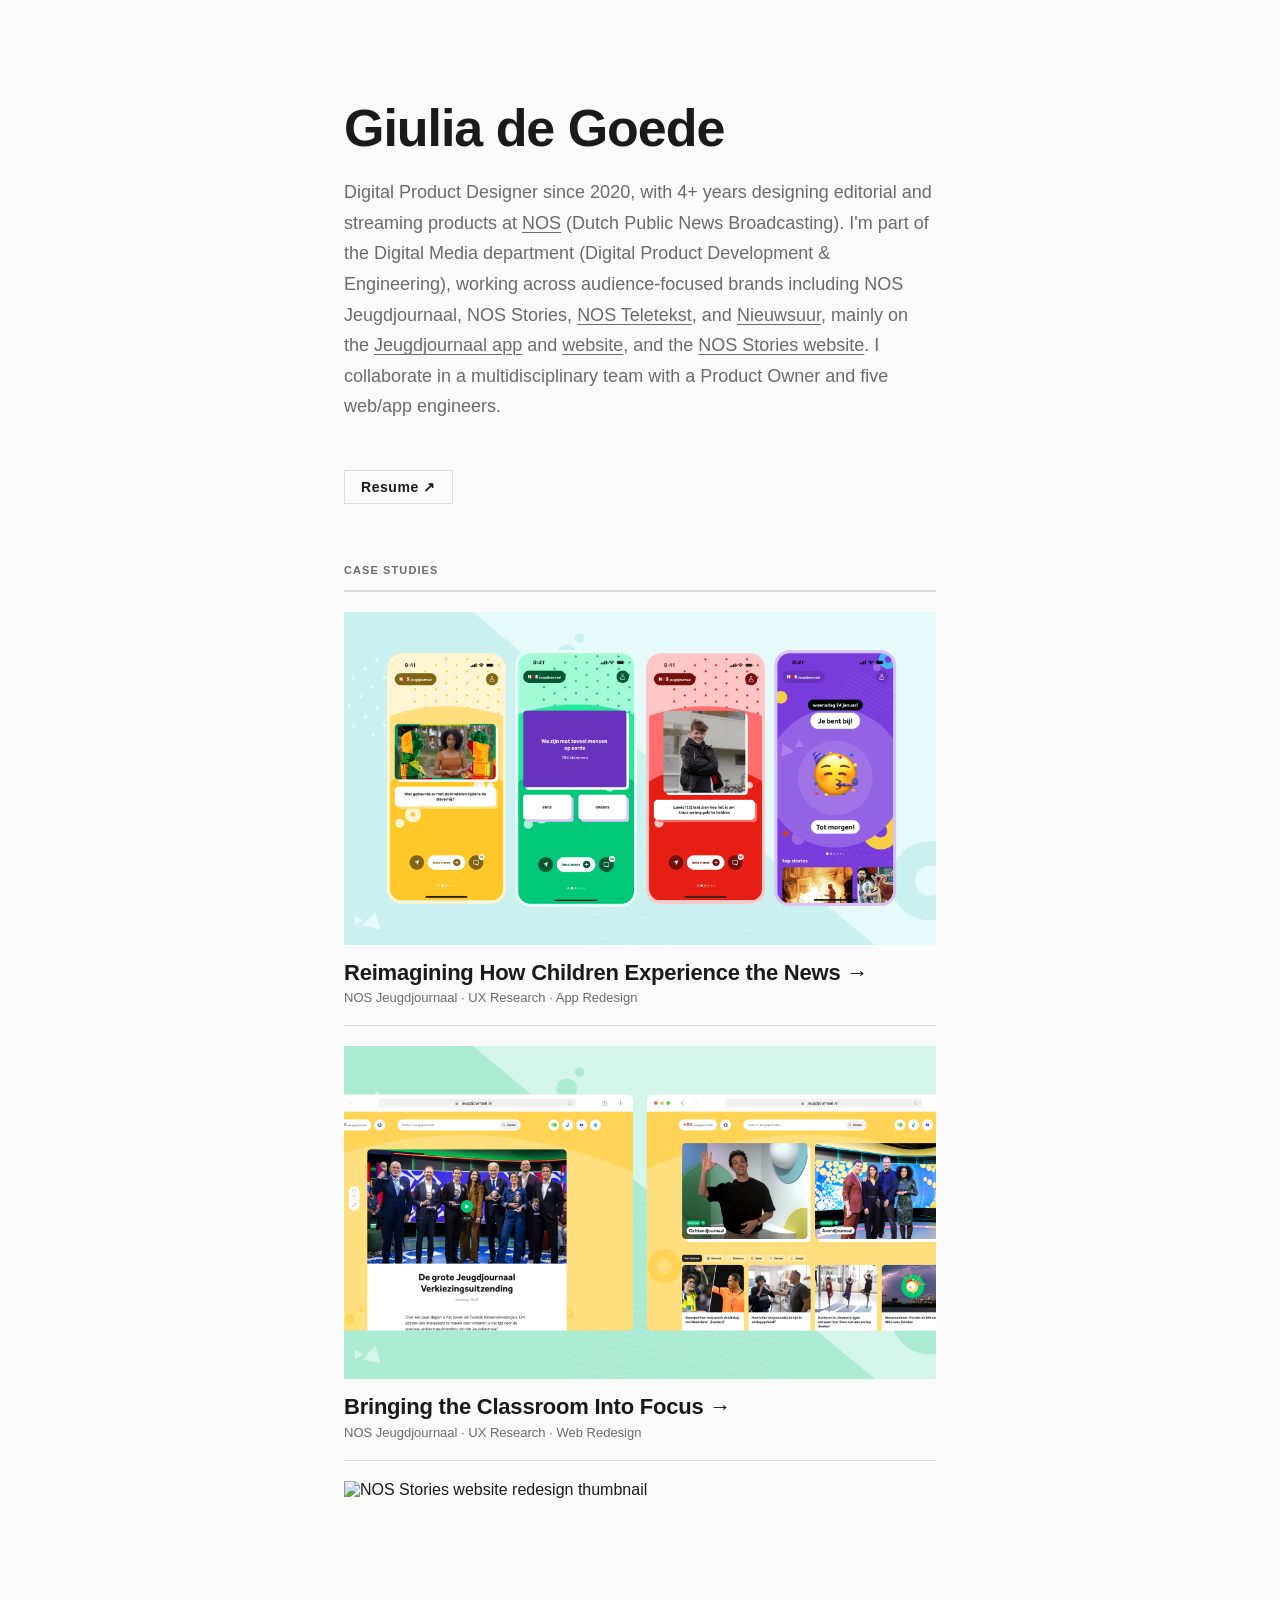
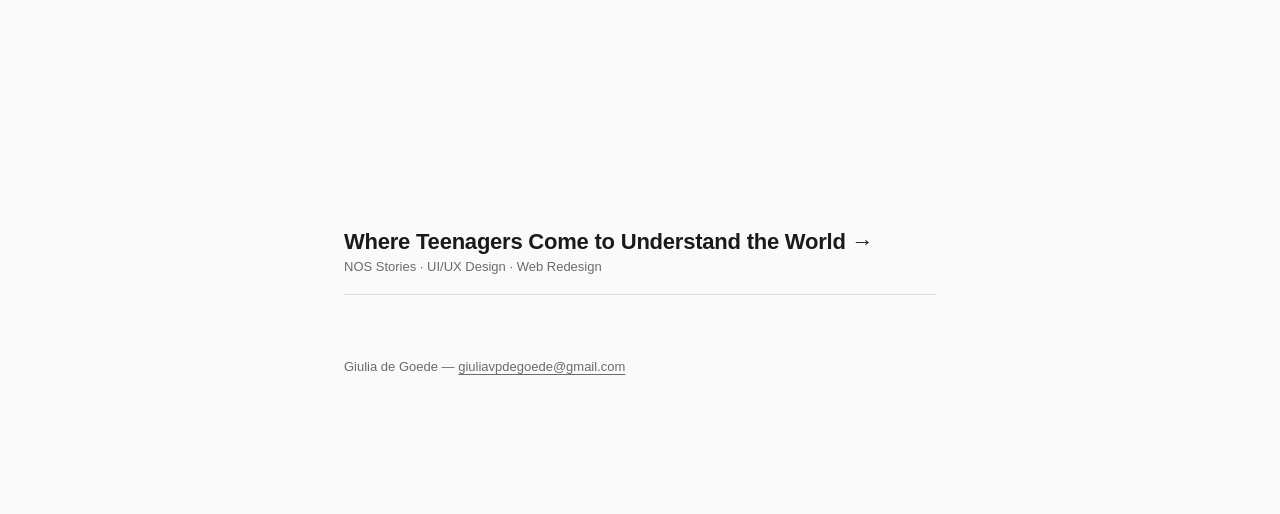
==== index.html @ 901a00d2 "Add thumbnails, 0px border radius, updated subtitles, avatar position fix Co-Authored-By: Claude Son" ====
<!DOCTYPE html>
<html lang="en">
<head>
  <meta charset="UTF-8" />
  <meta name="viewport" content="width=device-width, initial-scale=1.0" />
  <title>Giulia de Goede</title>
  <style>
    *, *::before, *::after { box-sizing: border-box; margin: 0; padding: 0; }

    :root {
      --bg: #FAFAFA;
      --text: #1a1a1a;
      --muted: #6b6b6b;
      --rule: rgba(0,0,0,0.12);
      --accent: #1a1a1a;
    }

    body {
      font-family: 'SF Pro Display', -apple-system, BlinkMacSystemFont, 'Helvetica Neue', sans-serif;
      background: var(--bg);
      color: var(--text);
      -webkit-font-smoothing: antialiased;
    }

    .page {
      max-width: 640px;
      margin: 0 auto;
      padding: clamp(60px, 10vw, 100px) 24px clamp(80px, 12vw, 140px);
    }

    /* ── Header ─────────────────────────────────────── */
    .header {
      margin-bottom: 48px;
    }

    .header h1 {
      font-size: clamp(30px, 5.5vw, 52px);
      font-weight: 700;
      line-height: 1.1;
      letter-spacing: -0.02em;
      margin-bottom: 20px;
      cursor: default;
    }

    .avatar-hover {
      position: fixed;
      width: 180px;
      border-radius: 0;
      box-shadow: 0 8px 32px rgba(0,0,0,0.18);
      pointer-events: none;
      opacity: 0;
      transition: opacity 0.2s ease;
      z-index: 100;
    }

    .avatar-hover.visible {
      opacity: 1;
    }

    .header p {
      font-size: clamp(15px, 2.2vw, 18px);
      font-weight: 400;
      line-height: 1.7;
      color: var(--muted);
    }

    .header a {
      color: inherit;
      text-decoration: underline;
      text-underline-offset: 3px;
      text-decoration-thickness: 1px;
      transition: color 0.15s ease;
    }

    .header a:hover { color: var(--link-color, var(--muted)); }

    /* ── Resume link ─────────────────────────────────── */
    .resume-link {
      display: inline-flex;
      align-items: center;
      gap: 6px;
      font-size: 14px;
      font-weight: 600;
      letter-spacing: 0.04em;
      color: var(--text);
      text-decoration: none;
      border: 1.5px solid var(--rule);
      border-radius: 0;
      padding: 8px 16px;
      margin-bottom: 56px;
      transition: border-color 0.15s ease, background 0.15s ease;
    }

    .resume-link:hover {
      border-color: var(--text);
      background: rgba(0,0,0,0.04);
    }

    /* ── Case studies ────────────────────────────────── */
    .case-studies-header {
      margin-bottom: 0;
      padding-bottom: 12px;
      border-bottom: 1px solid var(--rule);
    }

    .case-studies-label {
      font-size: 11px;
      font-weight: 700;
      letter-spacing: 0.1em;
      text-transform: uppercase;
      color: var(--muted);
    }

    .case-studies {
      display: flex;
      flex-direction: column;
    }

    .case-study-item {
      display: block;
      padding: 20px 0;
      border-bottom: 1px solid var(--rule);
      text-decoration: none;
      color: var(--text);
      transition: padding-left 0.2s ease;
    }

    .case-study-item:first-child { border-top: 1px solid var(--rule); }

    .case-study-item:hover { padding-left: 6px; }

    .case-study-thumbnail {
      width: 100%;
      aspect-ratio: 16 / 9;
      object-fit: cover;
      border-radius: 0;
      display: block;
      margin-bottom: 14px;
    }

    .case-study-title {
      font-size: clamp(17px, 2.8vw, 22px);
      font-weight: 700;
      line-height: 1.25;
      letter-spacing: -0.01em;
      margin-bottom: 4px;
    }

    .case-study-meta {
      font-size: 13px;
      color: var(--muted);
      font-weight: 400;
    }

    .case-study-item.coming-soon {
      opacity: 0.25;
      pointer-events: none;
    }

    /* ── Footer ──────────────────────────────────────── */
    .footer {
      margin-top: 64px;
      font-size: 13px;
      color: var(--muted);
    }

    .footer a {
      color: inherit;
      text-underline-offset: 3px;
    }
  </style>
</head>
<body>
  <main class="page">

    <div class="header">
      <h1 id="name-heading">Giulia de Goede</h1>
      <p>Digital Product Designer since 2020, with 4+ years designing editorial and streaming products at <a href="https://nos.nl" style="--link-color:#e61e14;" target="_blank" rel="noopener">NOS</a> (Dutch Public News Broadcasting). I'm part of the Digital Media department (Digital Product Development &amp; Engineering), working across audience-focused brands including NOS Jeugdjournaal, NOS Stories, <a href="https://apps.apple.com/nl/app/nos-teletekst/id289246732" style="--link-color:#0000fd;" target="_blank" rel="noopener">NOS Teletekst</a>, and <a href="https://nos.nl/nieuwsuur" style="--link-color:#016bff;" target="_blank" rel="noopener">Nieuwsuur</a>, mainly on the <a href="https://apps.apple.com/nl/app/nos-jeugdjournaal/id319038532" style="--link-color:#009e5f;" target="_blank" rel="noopener">Jeugdjournaal app</a> and <a href="https://jeugdjournaal.nl" style="--link-color:#009e5f;" target="_blank" rel="noopener">website</a>, and the <a href="https://stories.nos.nl/" style="--link-color:#6b21e4;" target="_blank" rel="noopener">NOS Stories website</a>. I collaborate in a multidisciplinary team with a Product Owner and five web/app engineers.</p>
    </div>

    <a class="resume-link" href="Giulia_resume.pdf" target="_blank" rel="noopener">
      Resume ↗
    </a>

    <div class="case-studies-header">
      <span class="case-studies-label">Case Studies</span>
    </div>

    <div class="case-studies">
      <a class="case-study-item" href="jeugdjournaal-app.html">
        <img class="case-study-thumbnail" src="images/thumbnail_jjapp.png" alt="Jeugdjournaal app redesign thumbnail" />
        <div class="case-study-title">Reimagining How Children Experience the News →</div>
        <div class="case-study-meta">NOS Jeugdjournaal · UX Research · App Redesign</div>
      </a>
      <a class="case-study-item" href="jeugdjournaal.html">
        <img class="case-study-thumbnail" src="images/thumbnail_jjweb.png" alt="Jeugdjournaal website redesign thumbnail" />
        <div class="case-study-title">Bringing the Classroom Into Focus →</div>
        <div class="case-study-meta">NOS Jeugdjournaal · UX Research · Web Redesign</div>
      </a>
      <a class="case-study-item" href="stories.html">
        <img class="case-study-thumbnail" src="images/thumbnail_stweb.png" alt="NOS Stories website redesign thumbnail" />
        <div class="case-study-title">Where Teenagers Come to Understand the World →</div>
        <div class="case-study-meta">NOS Stories · UI/UX Design · Web Redesign</div>
      </a>
    </div>

    <footer class="footer">
      <p>Giulia de Goede &mdash; <a href="mailto:giuliavpdegoede@gmail.com">giuliavpdegoede@gmail.com</a></p>
    </footer>

  </main>
  <img class="avatar-hover" id="avatar" src="[data-uri]" alt="" />
  <script>
    const heading = document.getElementById('name-heading');
    const avatar = document.getElementById('avatar');
    heading.addEventListener('mouseenter', (e) => {
      avatar.style.left = (e.clientX - 180) + 'px';
      avatar.style.top = (e.clientY + 16) + 'px';
      avatar.classList.add('visible');
    });

    heading.addEventListener('mousemove', (e) => {
      avatar.style.left = (e.clientX - 180) + 'px';
      avatar.style.top = (e.clientY + 16) + 'px';
    });

    heading.addEventListener('mouseleave', () => {
      avatar.classList.remove('visible');
    });
  </script>
</body>
</html>
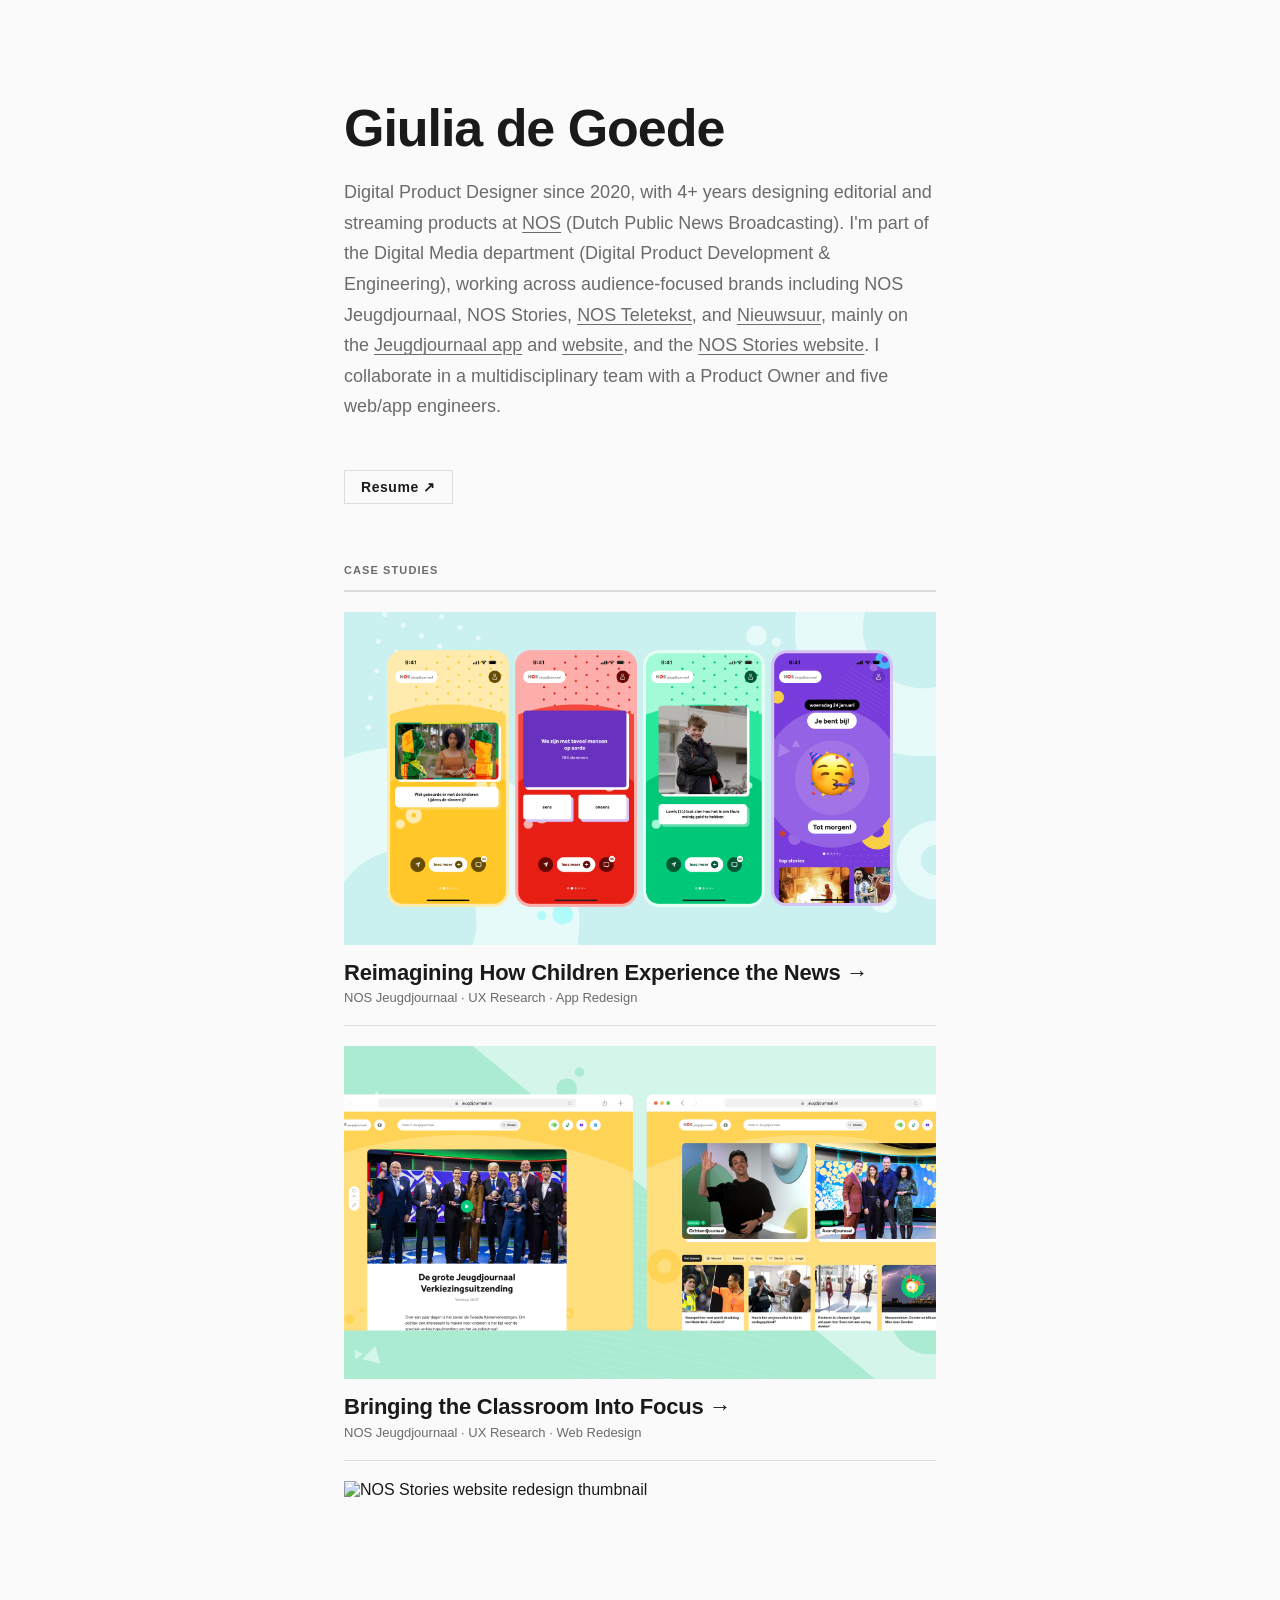
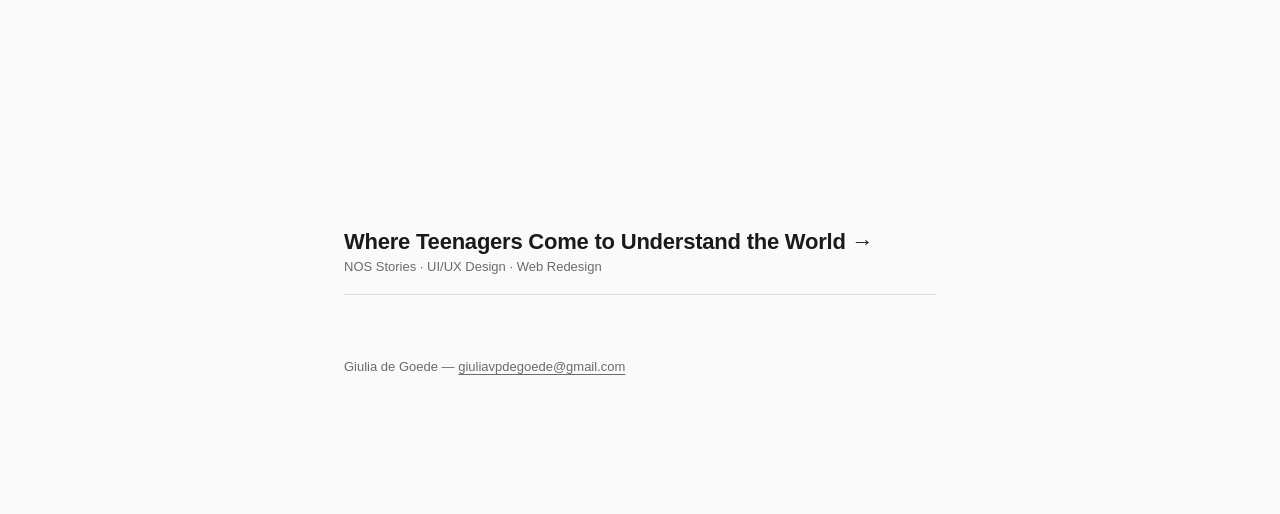
==== commit 43fa5638: "Replace app thumbnail with thumbnail_jjapp_3 Co-Authored-By: Claude Sonnet 4.6 <noreply@anthropic.co" ====
--- a/index.html
+++ b/index.html
@@ -13,6 +13,16 @@
       --muted: #6b6b6b;
       --rule: rgba(0,0,0,0.12);
       --accent: #1a1a1a;
+    }
+
+    @media (prefers-color-scheme: dark) {
+      :root {
+        --bg: #111111;
+        --text: #f0f0f0;
+        --muted: #888888;
+        --rule: rgba(255,255,255,0.12);
+        --accent: #f0f0f0;
+      }
     }
 
     body {
@@ -188,7 +198,7 @@
 
     <div class="case-studies">
       <a class="case-study-item" href="jeugdjournaal-app.html">
-        <img class="case-study-thumbnail" src="images/thumbnail_jjapp.png" alt="Jeugdjournaal app redesign thumbnail" />
+        <img class="case-study-thumbnail" src="images/thumbnail_jjapp_3.png" alt="Jeugdjournaal app redesign thumbnail" />
         <div class="case-study-title">Reimagining How Children Experience the News →</div>
         <div class="case-study-meta">NOS Jeugdjournaal · UX Research · App Redesign</div>
       </a>
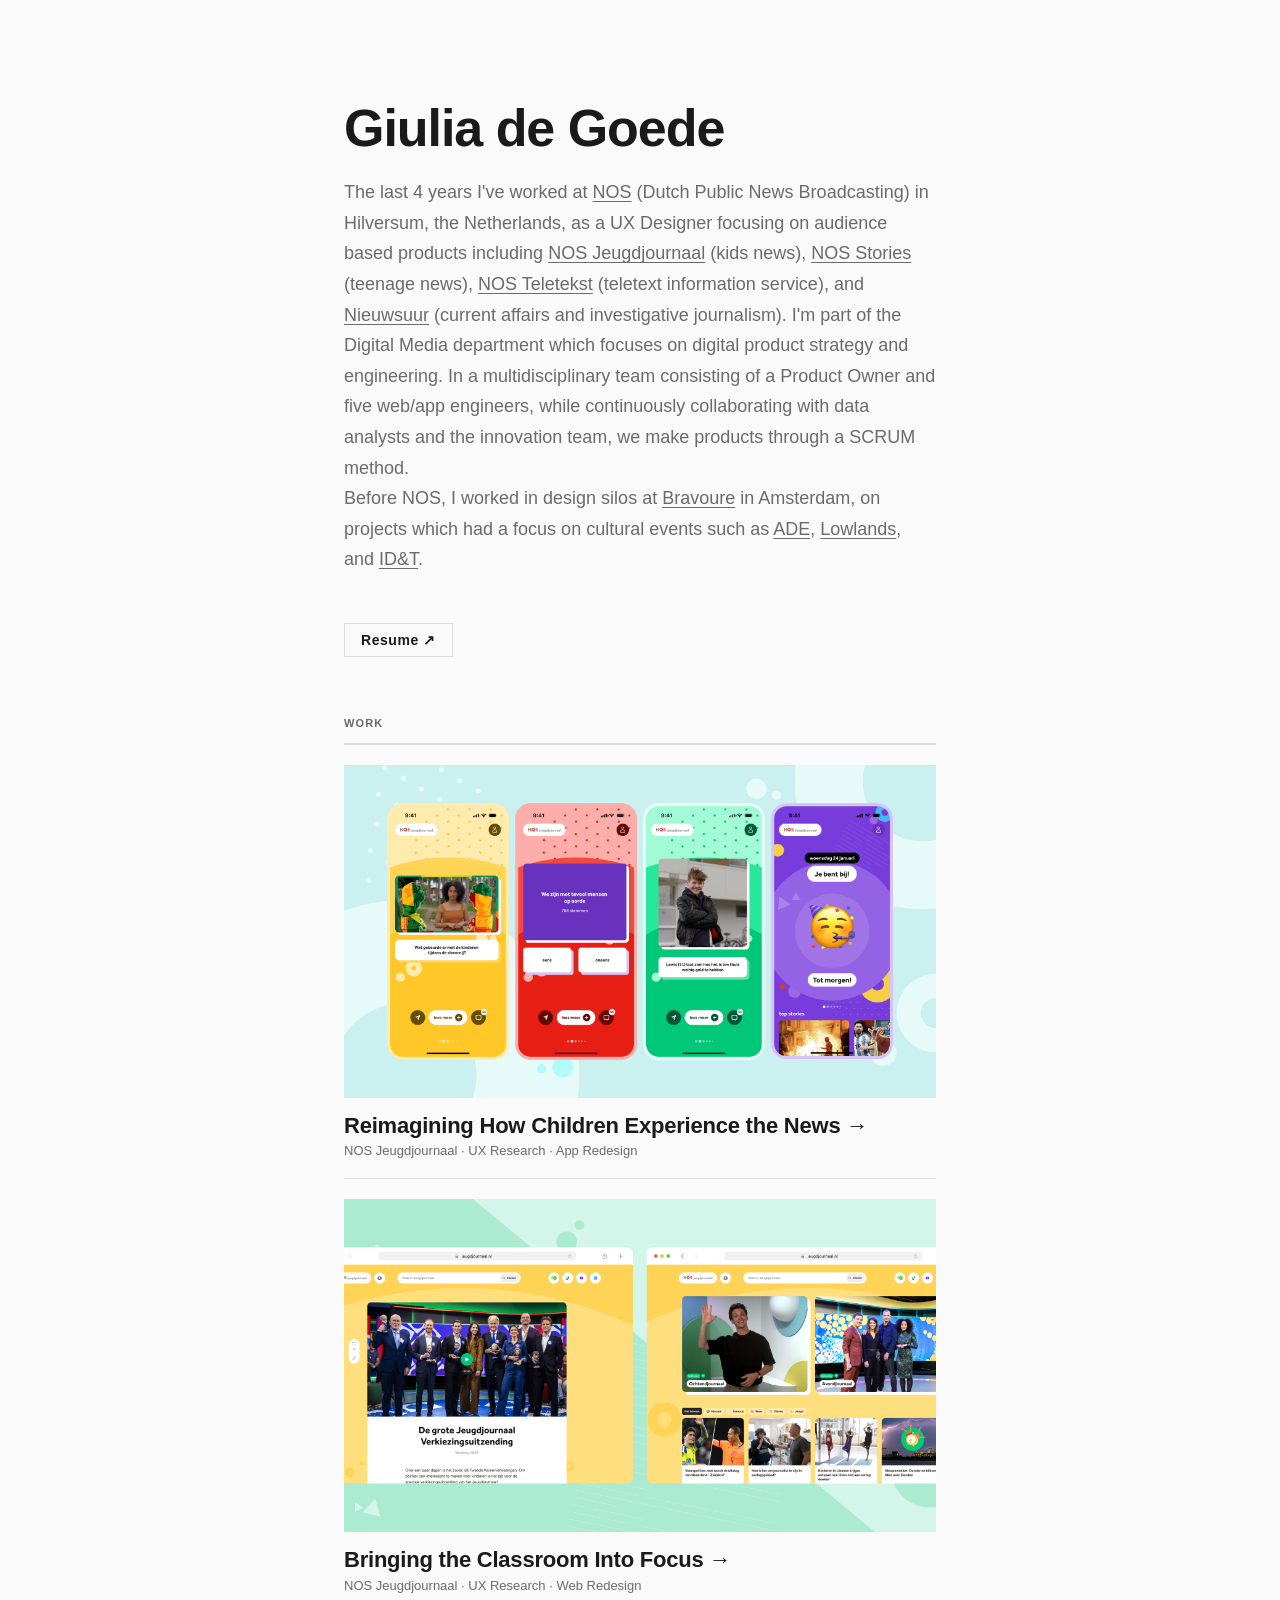
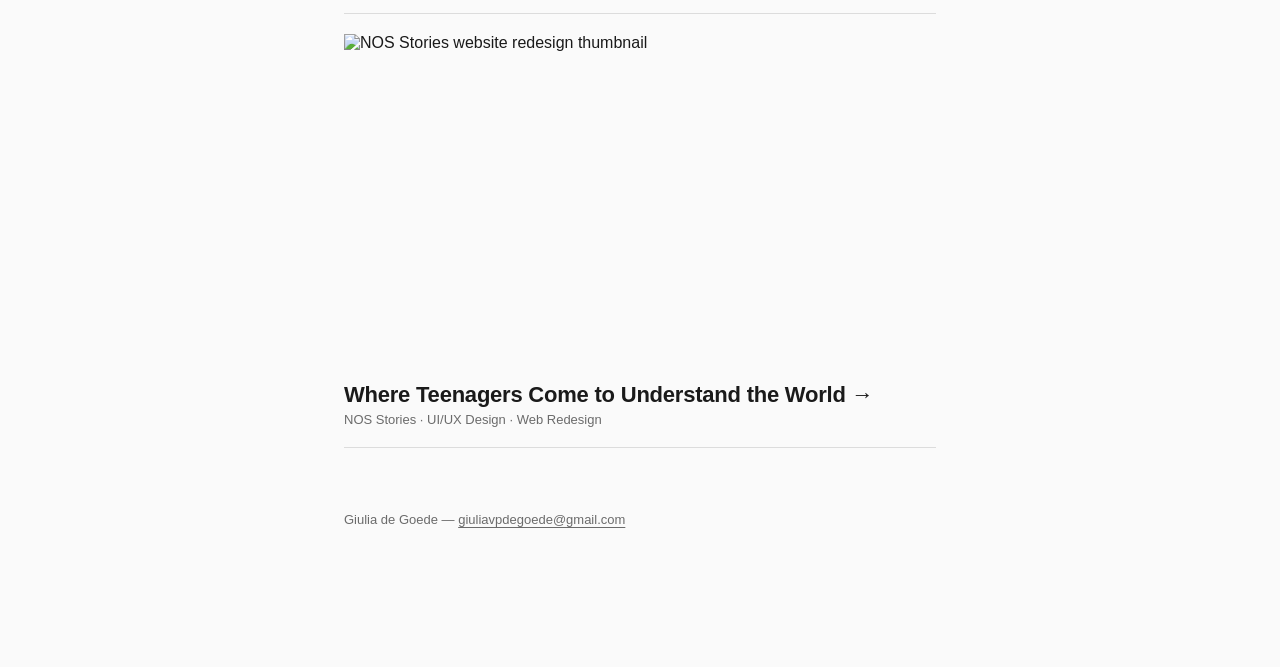
==== commit f79dfa74: "Update bio text, add links, rename Case Studies to Work Co-Authored-By: Claude Sonnet 4.6 <noreply@a" ====
--- a/index.html
+++ b/index.html
@@ -185,7 +185,8 @@
 
     <div class="header">
       <h1 id="name-heading">Giulia de Goede</h1>
-      <p>Digital Product Designer since 2020, with 4+ years designing editorial and streaming products at <a href="https://nos.nl" style="--link-color:#e61e14;" target="_blank" rel="noopener">NOS</a> (Dutch Public News Broadcasting). I'm part of the Digital Media department (Digital Product Development &amp; Engineering), working across audience-focused brands including NOS Jeugdjournaal, NOS Stories, <a href="https://apps.apple.com/nl/app/nos-teletekst/id289246732" style="--link-color:#0000fd;" target="_blank" rel="noopener">NOS Teletekst</a>, and <a href="https://nos.nl/nieuwsuur" style="--link-color:#016bff;" target="_blank" rel="noopener">Nieuwsuur</a>, mainly on the <a href="https://apps.apple.com/nl/app/nos-jeugdjournaal/id319038532" style="--link-color:#009e5f;" target="_blank" rel="noopener">Jeugdjournaal app</a> and <a href="https://jeugdjournaal.nl" style="--link-color:#009e5f;" target="_blank" rel="noopener">website</a>, and the <a href="https://stories.nos.nl/" style="--link-color:#6b21e4;" target="_blank" rel="noopener">NOS Stories website</a>. I collaborate in a multidisciplinary team with a Product Owner and five web/app engineers.</p>
+      <p>The last 4 years I've worked at <a href="https://nos.nl" style="--link-color:#e61e14;" target="_blank" rel="noopener">NOS</a> (Dutch Public News Broadcasting) in Hilversum, the Netherlands, as a UX Designer focusing on audience based products including <a href="https://apps.apple.com/nl/app/nos-jeugdjournaal/id319038532" style="--link-color:#009e5f;" target="_blank" rel="noopener">NOS Jeugdjournaal</a> (kids news), <a href="https://stories.nos.nl/" style="--link-color:#6b21e4;" target="_blank" rel="noopener">NOS Stories</a> (teenage news), <a href="https://apps.apple.com/nl/app/nos-teletekst/id289246732" style="--link-color:#0000fd;" target="_blank" rel="noopener">NOS Teletekst</a> (teletext information service), and <a href="https://nos.nl/nieuwsuur" style="--link-color:#016bff;" target="_blank" rel="noopener">Nieuwsuur</a> (current affairs and investigative journalism). I'm part of the Digital Media department which focuses on digital product strategy and engineering. In a multidisciplinary team consisting of a Product Owner and five web/app engineers, while continuously collaborating with data analysts and the innovation team, we make products through a SCRUM method.</p>
+      <p>Before NOS, I worked in design silos at <a href="https://bravoure.nl/en" style="--link-color:#1a1a1a;" target="_blank" rel="noopener">Bravoure</a> in Amsterdam, on projects which had a focus on cultural events such as <a href="https://www.amsterdam-dance-event.nl/en/" style="--link-color:#1a1a1a;" target="_blank" rel="noopener">ADE</a>, <a href="https://lowlands.nl" style="--link-color:#1a1a1a;" target="_blank" rel="noopener">Lowlands</a>, and <a href="https://www.id-t.com" style="--link-color:#1a1a1a;" target="_blank" rel="noopener">ID&amp;T</a>.</p>
     </div>
 
     <a class="resume-link" href="Giulia_resume.pdf" target="_blank" rel="noopener">
@@ -193,7 +194,7 @@
     </a>
 
     <div class="case-studies-header">
-      <span class="case-studies-label">Case Studies</span>
+      <span class="case-studies-label">Work</span>
     </div>
 
     <div class="case-studies">
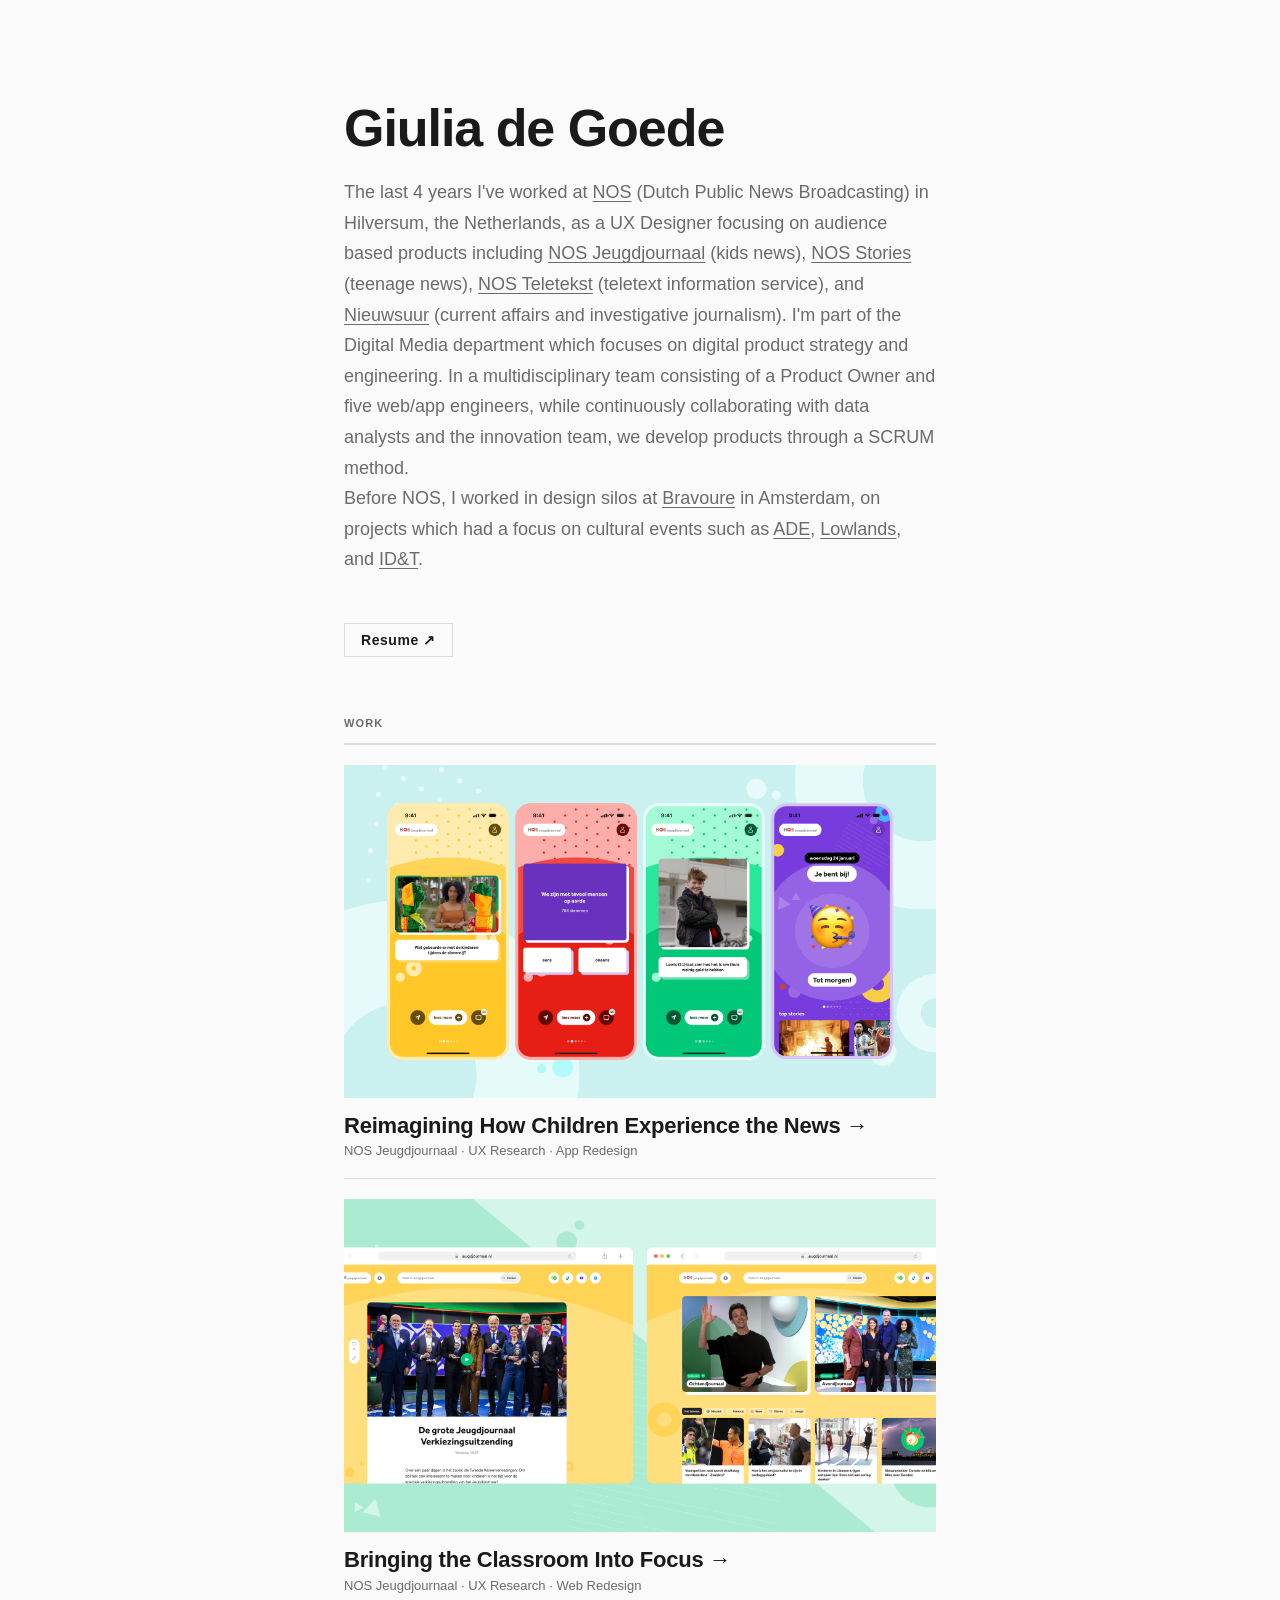
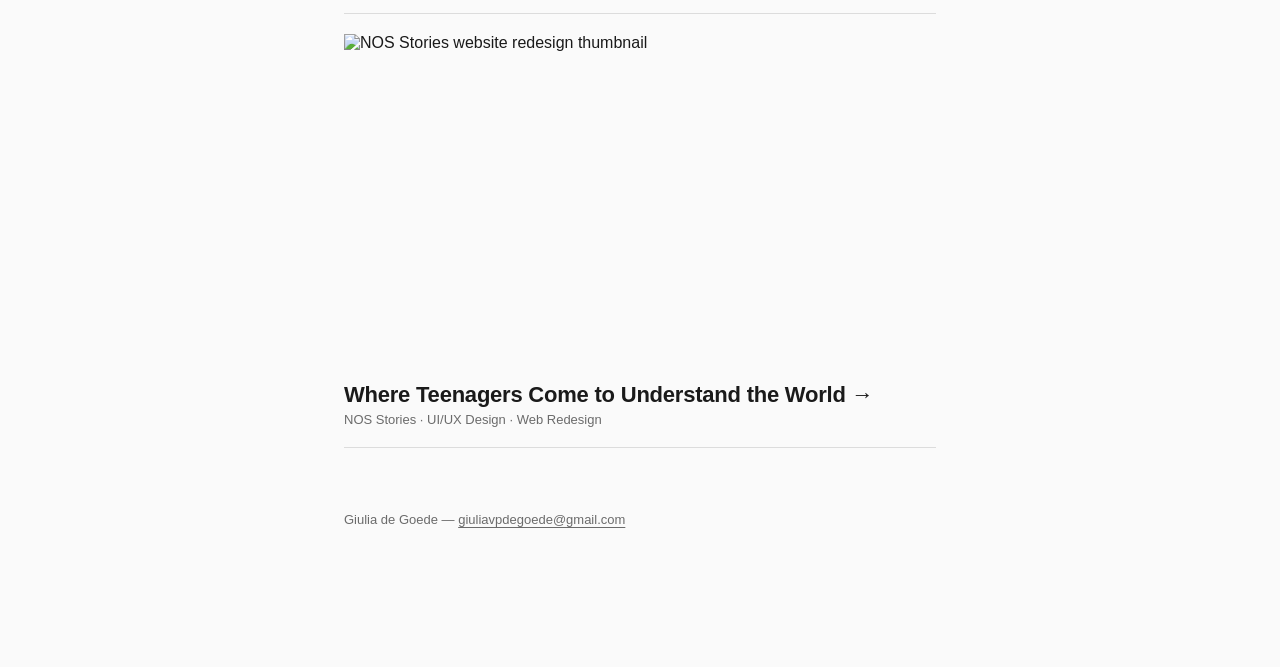
==== commit 62b01fee: "Update 'make products' to 'develop products' Co-Authored-By: Claude Sonnet 4.6 <noreply@anthropic.co" ====
--- a/index.html
+++ b/index.html
@@ -83,6 +83,15 @@
     }
 
     .header a:hover { color: var(--link-color, var(--muted)); }
+
+    @media (prefers-color-scheme: dark) {
+      .header a.link-nos:hover        { color: #ff5e54; }
+      .header a.link-jj:hover         { color: #2dd68a; }
+      .header a.link-stories:hover    { color: #b97aff; }
+      .header a.link-teletekst:hover  { color: #7b9fff; }
+      .header a.link-nieuwsuur:hover  { color: #5599ff; }
+      .header a.link-neutral:hover    { color: #ffffff; }
+    }
 
     /* ── Resume link ─────────────────────────────────── */
     .resume-link {
@@ -185,8 +194,8 @@
 
     <div class="header">
       <h1 id="name-heading">Giulia de Goede</h1>
-      <p>The last 4 years I've worked at <a href="https://nos.nl" style="--link-color:#e61e14;" target="_blank" rel="noopener">NOS</a> (Dutch Public News Broadcasting) in Hilversum, the Netherlands, as a UX Designer focusing on audience based products including <a href="https://apps.apple.com/nl/app/nos-jeugdjournaal/id319038532" style="--link-color:#009e5f;" target="_blank" rel="noopener">NOS Jeugdjournaal</a> (kids news), <a href="https://stories.nos.nl/" style="--link-color:#6b21e4;" target="_blank" rel="noopener">NOS Stories</a> (teenage news), <a href="https://apps.apple.com/nl/app/nos-teletekst/id289246732" style="--link-color:#0000fd;" target="_blank" rel="noopener">NOS Teletekst</a> (teletext information service), and <a href="https://nos.nl/nieuwsuur" style="--link-color:#016bff;" target="_blank" rel="noopener">Nieuwsuur</a> (current affairs and investigative journalism). I'm part of the Digital Media department which focuses on digital product strategy and engineering. In a multidisciplinary team consisting of a Product Owner and five web/app engineers, while continuously collaborating with data analysts and the innovation team, we make products through a SCRUM method.</p>
-      <p>Before NOS, I worked in design silos at <a href="https://bravoure.nl/en" style="--link-color:#1a1a1a;" target="_blank" rel="noopener">Bravoure</a> in Amsterdam, on projects which had a focus on cultural events such as <a href="https://www.amsterdam-dance-event.nl/en/" style="--link-color:#1a1a1a;" target="_blank" rel="noopener">ADE</a>, <a href="https://lowlands.nl" style="--link-color:#1a1a1a;" target="_blank" rel="noopener">Lowlands</a>, and <a href="https://www.id-t.com" style="--link-color:#1a1a1a;" target="_blank" rel="noopener">ID&amp;T</a>.</p>
+      <p>The last 4 years I've worked at <a href="https://nos.nl" class="link-nos" style="--link-color:#e61e14;" target="_blank" rel="noopener">NOS</a> (Dutch Public News Broadcasting) in Hilversum, the Netherlands, as a UX Designer focusing on audience based products including <a href="https://jeugdjournaal.nl" class="link-jj" style="--link-color:#009e5f;" target="_blank" rel="noopener">NOS Jeugdjournaal</a> (kids news), <a href="https://stories.nos.nl/" class="link-stories" style="--link-color:#6b21e4;" target="_blank" rel="noopener">NOS Stories</a> (teenage news), <a href="https://apps.apple.com/nl/app/nos-teletekst/id289246732" class="link-teletekst" style="--link-color:#0000fd;" target="_blank" rel="noopener">NOS Teletekst</a> (teletext information service), and <a href="https://nos.nl/nieuwsuur" class="link-nieuwsuur" style="--link-color:#016bff;" target="_blank" rel="noopener">Nieuwsuur</a> (current affairs and investigative journalism). I'm part of the Digital Media department which focuses on digital product strategy and engineering. In a multidisciplinary team consisting of a Product Owner and five web/app engineers, while continuously collaborating with data analysts and the innovation team, we develop products through a SCRUM method.</p>
+      <p>Before NOS, I worked in design silos at <a href="https://bravoure.nl/en" class="link-neutral" style="--link-color:#1a1a1a;" target="_blank" rel="noopener">Bravoure</a> in Amsterdam, on projects which had a focus on cultural events such as <a href="https://www.amsterdam-dance-event.nl/en/" class="link-neutral" style="--link-color:#1a1a1a;" target="_blank" rel="noopener">ADE</a>, <a href="https://lowlands.nl" class="link-neutral" style="--link-color:#1a1a1a;" target="_blank" rel="noopener">Lowlands</a>, and <a href="https://www.id-t.com" class="link-neutral" style="--link-color:#1a1a1a;" target="_blank" rel="noopener">ID&amp;T</a>.</p>
     </div>
 
     <a class="resume-link" href="Giulia_resume.pdf" target="_blank" rel="noopener">
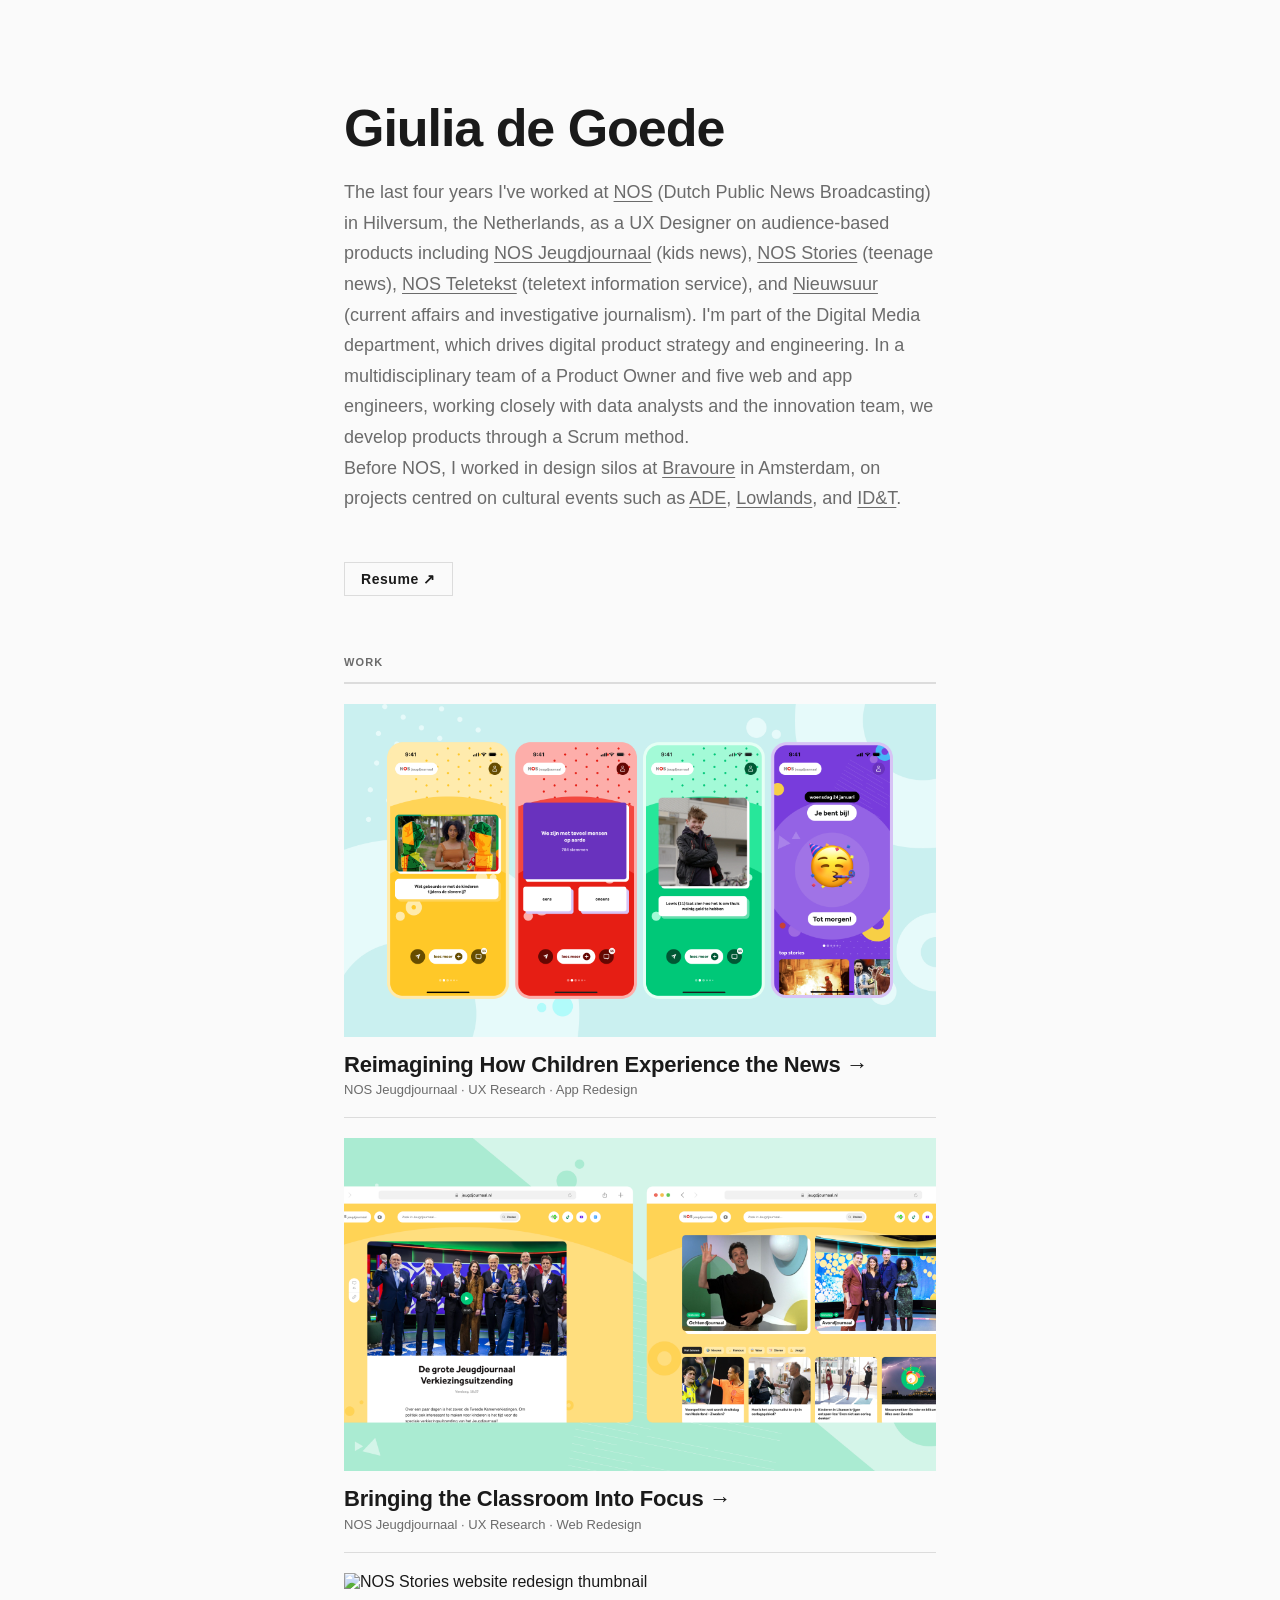
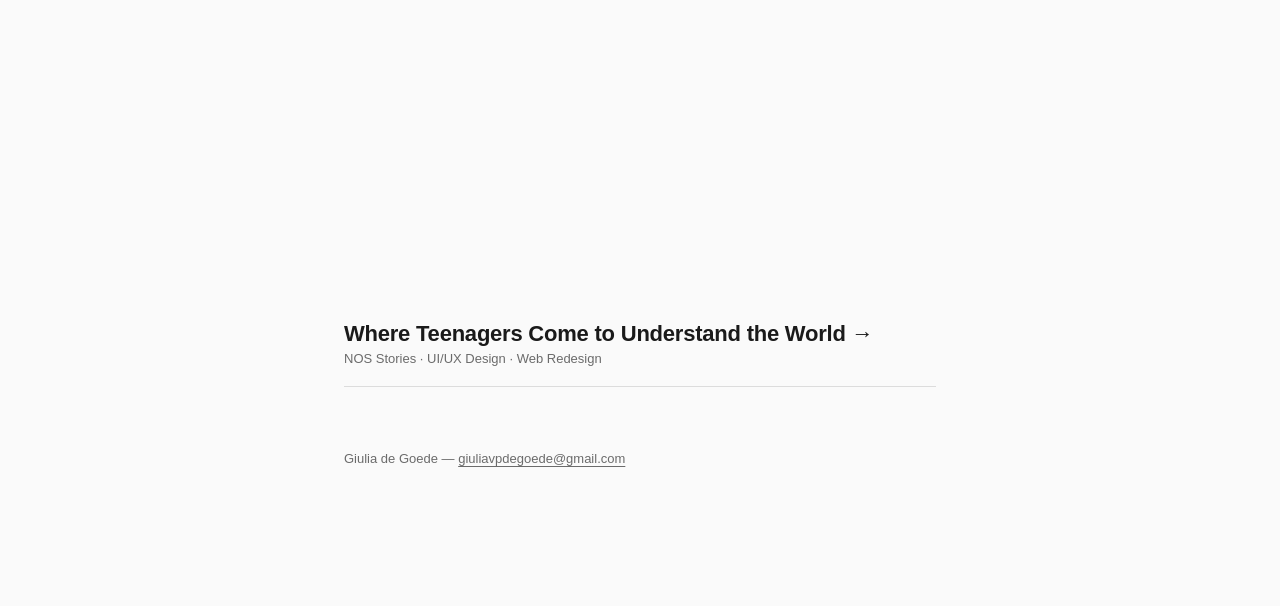
==== commit ab4fde3c: "Update bio text on index.html Co-Authored-By: Claude Sonnet 4.6 <noreply@anthropic.com>" ====
--- a/index.html
+++ b/index.html
@@ -194,8 +194,8 @@
 
     <div class="header">
       <h1 id="name-heading">Giulia de Goede</h1>
-      <p>The last 4 years I've worked at <a href="https://nos.nl" class="link-nos" style="--link-color:#e61e14;" target="_blank" rel="noopener">NOS</a> (Dutch Public News Broadcasting) in Hilversum, the Netherlands, as a UX Designer focusing on audience based products including <a href="https://jeugdjournaal.nl" class="link-jj" style="--link-color:#009e5f;" target="_blank" rel="noopener">NOS Jeugdjournaal</a> (kids news), <a href="https://stories.nos.nl/" class="link-stories" style="--link-color:#6b21e4;" target="_blank" rel="noopener">NOS Stories</a> (teenage news), <a href="https://apps.apple.com/nl/app/nos-teletekst/id289246732" class="link-teletekst" style="--link-color:#0000fd;" target="_blank" rel="noopener">NOS Teletekst</a> (teletext information service), and <a href="https://nos.nl/nieuwsuur" class="link-nieuwsuur" style="--link-color:#016bff;" target="_blank" rel="noopener">Nieuwsuur</a> (current affairs and investigative journalism). I'm part of the Digital Media department which focuses on digital product strategy and engineering. In a multidisciplinary team consisting of a Product Owner and five web/app engineers, while continuously collaborating with data analysts and the innovation team, we develop products through a SCRUM method.</p>
-      <p>Before NOS, I worked in design silos at <a href="https://bravoure.nl/en" class="link-neutral" style="--link-color:#1a1a1a;" target="_blank" rel="noopener">Bravoure</a> in Amsterdam, on projects which had a focus on cultural events such as <a href="https://www.amsterdam-dance-event.nl/en/" class="link-neutral" style="--link-color:#1a1a1a;" target="_blank" rel="noopener">ADE</a>, <a href="https://lowlands.nl" class="link-neutral" style="--link-color:#1a1a1a;" target="_blank" rel="noopener">Lowlands</a>, and <a href="https://www.id-t.com" class="link-neutral" style="--link-color:#1a1a1a;" target="_blank" rel="noopener">ID&amp;T</a>.</p>
+      <p>The last four years I've worked at <a href="https://nos.nl" class="link-nos" style="--link-color:#e61e14;" target="_blank" rel="noopener">NOS</a> (Dutch Public News Broadcasting) in Hilversum, the Netherlands, as a UX Designer on audience-based products including <a href="https://jeugdjournaal.nl" class="link-jj" style="--link-color:#009e5f;" target="_blank" rel="noopener">NOS Jeugdjournaal</a> (kids news), <a href="https://stories.nos.nl/" class="link-stories" style="--link-color:#6b21e4;" target="_blank" rel="noopener">NOS Stories</a> (teenage news), <a href="https://apps.apple.com/nl/app/nos-teletekst/id289246732" class="link-teletekst" style="--link-color:#0000fd;" target="_blank" rel="noopener">NOS Teletekst</a> (teletext information service), and <a href="https://nos.nl/nieuwsuur" class="link-nieuwsuur" style="--link-color:#016bff;" target="_blank" rel="noopener">Nieuwsuur</a> (current affairs and investigative journalism). I'm part of the Digital Media department, which drives digital product strategy and engineering. In a multidisciplinary team of a Product Owner and five web and app engineers, working closely with data analysts and the innovation team, we develop products through a Scrum method.</p>
+      <p>Before NOS, I worked in design silos at <a href="https://bravoure.nl/en" class="link-neutral" style="--link-color:#1a1a1a;" target="_blank" rel="noopener">Bravoure</a> in Amsterdam, on projects centred on cultural events such as <a href="https://www.amsterdam-dance-event.nl/en/" class="link-neutral" style="--link-color:#1a1a1a;" target="_blank" rel="noopener">ADE</a>, <a href="https://lowlands.nl" class="link-neutral" style="--link-color:#1a1a1a;" target="_blank" rel="noopener">Lowlands</a>, and <a href="https://www.id-t.com" class="link-neutral" style="--link-color:#1a1a1a;" target="_blank" rel="noopener">ID&amp;T</a>.</p>
     </div>
 
     <a class="resume-link" href="Giulia_resume.pdf" target="_blank" rel="noopener">
